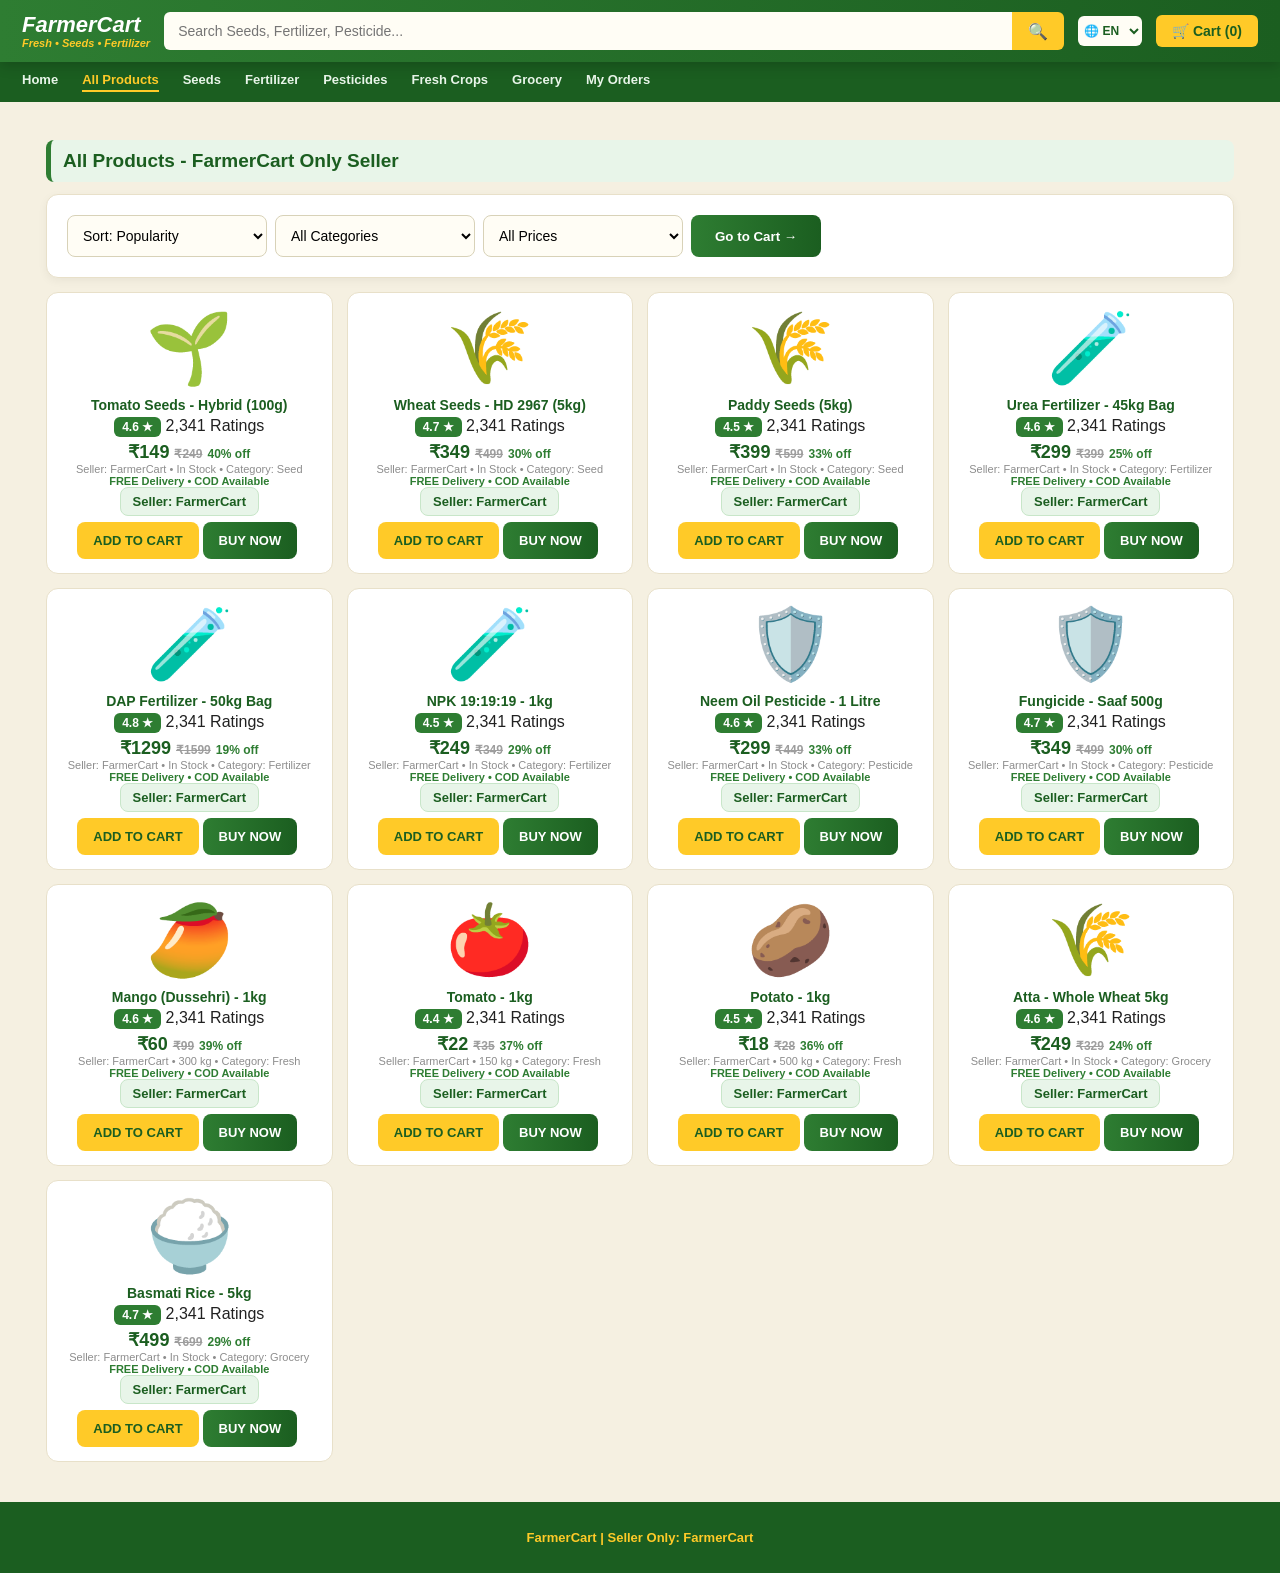
==== available.html @ 03f37148 "farmercart website" ====
<!DOCTYPE html>
<html><head><title>All Products - FarmerCart</title><link rel="stylesheet" href="style.css"></head>
<body>
<header><div class="logo" onclick="location.href='index.html'">FarmerCart<span>Fresh • Seeds • Fertilizer</span></div><div class="search-box"><input id="search" placeholder="Search Seeds, Fertilizer, Pesticide..." onkeyup="doSearch()"><button>🔍</button></div><select class="lang-small"><option>🌐 EN</option><option>Hindi</option></select><button class="head-cart" onclick="location.href='cart.html'">🛒 Cart (<span id="cartCount">0</span>)</button></header>
<nav><a href="index.html">Home</a><a href="available.html" class="active">All Products</a><a href="seeds.html">Seeds</a><a href="fertilizer.html">Fertilizer</a><a href="pesticides.html">Pesticides</a><a href="fresh-crops.html">Fresh Crops</a><a href="grocery.html">Grocery</a><a href="orders.html">My Orders</a></nav>
<main>
<div class="section-title"><span>All Products - FarmerCart Only Seller</span></div>
<div class="card" style="display:flex;gap:8px;flex-wrap:wrap">
<select id="sort" onchange="renderList()" style="max-width:200px"><option value="">Sort: Popularity</option><option value="low">Price: Low to High</option><option value="high">Price: High to Low</option><option value="rating">Rating</option></select>
<select id="filterCat" onchange="renderList()" style="max-width:200px"><option value="">All Categories</option><option>Seed</option><option>Fertilizer</option><option>Pesticide</option><option>Fresh</option><option>Grocery</option></select>
<select id="filterPrice" onchange="renderList()" style="max-width:200px"><option value="">All Prices</option><option value="0-200">Under ₹200</option><option value="200-500">₹200 - ₹500</option><option value="500-2000">Above ₹500</option></select>
<button class="btn-blue" onclick="location.href='cart.html'">Go to Cart →</button>
</div>
<div class="grid" id="list"></div>
</main>
<script>
let products=JSON.parse(localStorage.getItem('fc_products')||'[]');
if(products.length==0){ products=[
{id:1,cat:'Seed',name:'Tomato Seeds - Hybrid (100g)',price:149,old:249,rating:'4.6',emoji:'🌱',seller:'FarmerCart',stock:'In Stock'},
{id:2,cat:'Seed',name:'Wheat Seeds - HD 2967 (5kg)',price:349,old:499,rating:'4.7',emoji:'🌾',seller:'FarmerCart',stock:'In Stock'},
{id:3,cat:'Seed',name:'Paddy Seeds (5kg)',price:399,old:599,rating:'4.5',emoji:'🌾',seller:'FarmerCart',stock:'In Stock'},
{id:4,cat:'Fertilizer',name:'Urea Fertilizer - 45kg Bag',price:299,old:399,rating:'4.6',emoji:'🧪',seller:'FarmerCart',stock:'In Stock'},
{id:5,cat:'Fertilizer',name:'DAP Fertilizer - 50kg Bag',price:1299,old:1599,rating:'4.8',emoji:'🧪',seller:'FarmerCart',stock:'In Stock'},
{id:6,cat:'Fertilizer',name:'NPK 19:19:19 - 1kg',price:249,old:349,rating:'4.5',emoji:'🧪',seller:'FarmerCart',stock:'In Stock'},
{id:7,cat:'Pesticide',name:'Neem Oil Pesticide - 1 Litre',price:299,old:449,rating:'4.6',emoji:'🛡️',seller:'FarmerCart',stock:'In Stock'},
{id:8,cat:'Pesticide',name:'Fungicide - Saaf 500g',price:349,old:499,rating:'4.7',emoji:'🛡️',seller:'FarmerCart',stock:'In Stock'},
{id:9,cat:'Fresh',name:'Mango (Dussehri) - 1kg',price:60,old:99,rating:'4.6',emoji:'🥭',seller:'FarmerCart',stock:'300 kg'},
{id:10,cat:'Fresh',name:'Tomato - 1kg',price:22,old:35,rating:'4.4',emoji:'🍅',seller:'FarmerCart',stock:'150 kg'},
{id:11,cat:'Fresh',name:'Potato - 1kg',price:18,old:28,rating:'4.5',emoji:'🥔',seller:'FarmerCart',stock:'500 kg'},
{id:12,cat:'Grocery',name:'Atta - Whole Wheat 5kg',price:249,old:329,rating:'4.6',emoji:'🌾',seller:'FarmerCart',stock:'In Stock'},
{id:13,cat:'Grocery',name:'Basmati Rice - 5kg',price:499,old:699,rating:'4.7',emoji:'🍚',seller:'FarmerCart',stock:'In Stock'}
]; localStorage.setItem('fc_products',JSON.stringify(products));}
function renderList(){
let q=(document.getElementById('search').value||localStorage.getItem('fc_search')||'').toLowerCase();
if(localStorage.getItem('fc_search')){document.getElementById('search').value=localStorage.getItem('fc_search');}
let sort=document.getElementById('sort').value; let cat=document.getElementById('filterCat').value; let pr=document.getElementById('filterPrice').value;
let list=products.filter(p=> (p.name.toLowerCase().includes(q)||p.cat.toLowerCase().includes(q)) && (!cat||p.cat==cat) && (!pr|| (pr=='0-200'&&p.price<=200)||(pr=='200-500'&&p.price>200&&p.price<=500)||(pr=='500-2000'&&p.price>500)));
if(sort=='low') list.sort((a,b)=>a.price-b.price); if(sort=='high') list.sort((a,b)=>b.price-a.price); if(sort=='rating') list.sort((a,b)=>b.rating-a.rating);
let g=document.getElementById('list'); g.innerHTML='';
if(list.length==0) g.innerHTML='<div class="card">No products found.</div>';
list.forEach(p=>{let off=Math.round((1-p.price/p.old)*100); g.innerHTML+=`<div class="p-card"><div class="p-img">${p.emoji}</div><h4>${p.name}</h4><p><span class="p-rating">${p.rating} ★</span> 2,341 Ratings</p><p class="p-price">₹${p.price} <span class="p-old">₹${p.old}</span> <span class="p-off">${off}% off</span></p><p class="p-seller">Seller: FarmerCart • ${p.stock} • Category: ${p.cat}</p><p class="p-delivery">FREE Delivery • COD Available</p><p class="phone-box">Seller: FarmerCart</p><br><button class="btn" onclick="addToCart(${p.id})">ADD TO CART</button><button class="btn btn-buy" onclick="buyNow(${p.id})">BUY NOW</button></div>`;});
}
function addToCart(id){let cart=JSON.parse(localStorage.getItem('fc_cart')||'[]'); let p=products.find(x=>x.id==id); let ex=cart.find(x=>x.id==id); if(ex) ex.qty++; else cart.push({...p,qty:1}); localStorage.setItem('fc_cart',JSON.stringify(cart)); document.getElementById('cartCount').innerText=cart.length; alert(p.name+' added to cart!');}
function buyNow(id){addToCart(id); location.href='cart.html';}
function doSearch(){renderList();}
renderList(); document.getElementById('cartCount').innerText=JSON.parse(localStorage.getItem('fc_cart')||'[]').length;
</script>
<footer><b>FarmerCart | Seller Only: FarmerCart</b></footer>
</body></html>
---- style.css ----
/* FarmerCart - Premium - Green + Beige + Light Green */
* { margin: 0; padding: 0; box-sizing: border-box; font-family: 'Segoe UI', Roboto, Arial, sans-serif; }
body { background: #f5f0e1; color: #212121; }
header { background: linear-gradient(90deg,#2e7d32,#1b5e20); color: white; padding: 12px 22px; position: sticky; top: 0; z-index: 100; display: flex; align-items: center; gap: 14px; box-shadow: 0 4px 12px rgba(0,0,0,0.18); }
.logo { font-size: 22px; font-weight: 900; font-style: italic; line-height: 1; cursor: pointer; }
.logo span { color: #ffca28; font-size: 11px; font-style: italic; display: block; font-weight: 600; margin-top: 2px; }
.search-box { flex: 1; display: flex; min-width: 200px; }
.search-box input { width: 100%; padding: 11px 14px; border: none; border-radius: 6px 0 0 6px; font-size: 14px; outline: none; background: #fffdf5; }
.search-box button { background: #ffca28; border: none; padding: 0 16px; border-radius: 0 6px 6px 0; cursor: pointer; font-size: 16px; font-weight: 800; }
.lang-small { width: 64px; padding: 7px 2px; font-size: 12px; border: none; border-radius: 6px; background: #fffdf5; color: #1b5e20; font-weight: 800; cursor: pointer; }
.head-btn { background: #fffdf5; color: #1b5e20; border: none; padding: 8px 20px; font-weight: 800; border-radius: 6px; cursor: pointer; font-size: 14px; }
.head-cart { background: #ffca28; color: #1b5e20; border: none; padding: 8px 16px; font-weight: 800; cursor: pointer; font-size: 14px; border-radius: 6px; }
nav { background: #1b5e20; padding: 10px 22px; display: flex; gap: 24px; overflow-x: auto; white-space: nowrap; }
nav a { color: #e8f5e9; text-decoration: none; font-weight: 600; font-size: 13px; padding-bottom: 3px; }
nav a.active { color: #ffca28; border-bottom: 2px solid #ffca28; }
main { padding: 16px; max-width: 1220px; margin: auto; min-height: 1200px; }
.banner { background: linear-gradient(135deg,#2e7d32,#1b5e20,#388e3c); color: white; padding: 28px; border-radius: 12px; box-shadow: 0 6px 18px rgba(46,125,50,0.25); }
.banner h2 { font-size: 28px; }
.banner p { margin-top: 6px; color: #e8f5e9; }
.section-title { font-size: 19px; font-weight: 800; margin: 22px 0 12px; color: #1b5e20; background: #e8f5e9; padding: 10px 12px; border-radius: 8px; border-left: 5px solid #2e7d32; display: flex; justify-content: space-between; }
.grid { display: grid; grid-template-columns: repeat(auto-fill,minmax(235px,1fr)); gap: 14px; }
.p-card { background: #fff; border-radius: 12px; padding: 14px; text-align: center; border: 1px solid #e8e0c9; transition: 0.2s; }
.p-card:hover { transform: translateY(-3px); box-shadow: 0 10px 22px rgba(46,125,50,0.18); border-color: #a5d6a7; }
.p-img { font-size: 70px; }
.p-card h4 { font-size: 14px; margin: 8px 0 4px; color: #1b5e20; }
.p-rating { background: #2e7d32; color: white; padding: 3px 8px; border-radius: 6px; font-size: 12px; font-weight: 700; }
.p-price { font-size: 18px; font-weight: 800; margin-top: 6px; color: #1b5e20; }
.p-old { color: #9e9e9e; text-decoration: line-through; font-size: 12px; }
.p-off { color: #2e7d32; font-size: 12px; font-weight: 700; }
.p-delivery { color: #2e7d32; font-size: 11px; font-weight: 700; }
.p-seller { color: #8d8d8d; font-size: 11px; }
.btn { background: #ffca28; color: #1b5e20; border: none; padding: 11px 16px; border-radius: 8px; font-weight: 800; cursor: pointer; margin: 6px 4px 0 0; font-size: 13px; }
.btn:hover { background: #ffbf00; }
.btn-buy { background: linear-gradient(90deg,#2e7d32,#1b5e20); color: white; }
.btn-blue { background: linear-gradient(90deg,#2e7d32,#1b5e20); color: white; border: none; padding: 12px 24px; border-radius: 8px; font-weight: 800; cursor: pointer; }
.btn-outline { background: #fffdf5; color: #2e7d32; border: 1.5px solid #2e7d32; padding: 9px 15px; border-radius: 8px; cursor: pointer; font-weight: 700; font-size: 13px; }
.card { background: #fff; padding: 20px; border-radius: 12px; margin-bottom: 14px; border: 1px solid #e8e0c9; box-shadow: 0 3px 10px rgba(0,0,0,0.05); }
label { display: block; font-weight: 700; font-size: 13px; margin: 12px 0 5px; color: #3a4a3a; }
input, select, textarea { width: 100%; padding: 11px; border: 1.5px solid #d8d2b8; border-radius: 8px; font-size: 14px; background: #fffdf5; outline: none; }
input:focus, select:focus, textarea:focus { border-color: #2e7d32; box-shadow: 0 0 0 3px #e8f5e9; }
.row { display: flex; gap: 12px; } .row > div { flex: 1; }
.badge { background: #e8f5e9; color: #2e7d32; padding: 4px 12px; border-radius: 20px; font-size: 12px; font-weight: 800; border: 1px solid #a5d6a7; }
.phone-box { background: #e8f5e9; color: #1b5e20; font-weight: 800; padding: 6px 12px; border-radius: 8px; display: inline-block; font-size: 13px; border: 1px solid #c8e6c9; }
.order-card { background: #fff; border-radius: 14px; padding: 22px; margin-bottom: 16px; border: 1px solid #e8e0c9; box-shadow: 0 4px 14px rgba(0,0,0,0.06); position: relative; overflow: hidden; }
.order-card::before { content: ""; position: absolute; left: 0; top: 0; bottom: 0; width: 5px; background: linear-gradient(#2e7d32,#a5d6a7); }
.order-top { display: flex; justify-content: space-between; flex-wrap: wrap; gap: 8px; }
.order-id { font-size: 16px; font-weight: 800; color: #1b5e20; }
.order-date { color: #888; font-size: 12px; }
.order-meta { color: #555; font-size: 13px; margin-top: 8px; line-height: 1.7; }
.track { display: flex; justify-content: space-between; margin: 22px 0 14px; position: relative; }
.track::before { content: ""; position: absolute; top: 15px; left: 5%; right: 5%; height: 3px; background: #e8e0c9; z-index: 0; }
.track div { text-align: center; flex: 1; font-size: 11px; font-weight: 700; position: relative; z-index: 1; color: #888; }
.track div.active { color: #1b5e20; }
.track .dot { width: 32px; height: 32px; background: #d7d0b8; color: white; border-radius: 50%; margin: 0 auto 6px; display: flex; align-items: center; justify-content: center; font-size: 13px; border: 3px solid #fff; }
.track .dot.done { background: #2e7d32; }
.track .dot.grey { background: #d7d0b8; }
.cat-hero { background: linear-gradient(135deg,#1b5e20 0%,#2e7d32 45%,#43a047 100%); color: white; padding: 30px; border-radius: 16px; margin-bottom: 18px; box-shadow: 0 10px 26px rgba(27,94,32,0.30); position: relative; overflow: hidden; }
.cat-hero h2 { font-size: 30px; font-weight: 900; }
.cat-hero p { color: #e8f5e9; margin-top: 8px; font-size: 15px; line-height: 1.6; }
.cat-hero span { background: #ffca28; color: #1b5e20; padding: 6px 14px; border-radius: 20px; font-size: 12px; font-weight: 800; display: inline-block; margin-top: 12px; }
.cat-stats { display: flex; gap: 12px; flex-wrap: wrap; margin-bottom: 16px; }
.cat-stats div { background: #fff; border: 1px solid #e8e0c9; border-radius: 10px; padding: 12px 18px; font-weight: 800; color: #1b5e20; font-size: 13px; }
.cat-stats div b { color: #2e7d32; font-size: 16px; display: block; }
.cat-filter { background: #fff; padding: 16px; border-radius: 12px; display: flex; gap: 10px; flex-wrap: wrap; border: 1px solid #e8e0c9; margin-bottom: 16px; align-items: center; }
.cat-filter select { max-width: 210px; }
.cat-filter input { max-width: 260px; }
.cat-grid { display: grid; grid-template-columns: repeat(auto-fill,minmax(250px,1fr)); gap: 16px; }
.cat-card { background: #fff; border-radius: 14px; padding: 16px; text-align: center; border: 1px solid #e8e0c9; position: relative; transition: 0.25s; }
.cat-card:hover { transform: translateY(-5px); box-shadow: 0 14px 28px rgba(46,125,50,0.20); }
.cat-card .tag { position: absolute; top: 12px; left: 12px; background: #ffca28; color: #1b5e20; font-size: 11px; font-weight: 800; padding: 4px 10px; border-radius: 20px; }
.cat-card .tag-green { background: #2e7d32; color: white; }
.cat-emoji { font-size: 72px; margin: 8px 0; }
.cat-badge { background: #e8f5e9; color: #2e7d32; font-size: 11px; font-weight: 800; padding: 4px 12px; border-radius: 20px; border: 1px solid #c8e6c9; }
.cat-desc { font-size: 12px; color: #777; margin: 6px 0; line-height: 1.5; }
.cat-info { background: #faf6e9; border: 1px solid #e8e0c9; border-radius: 14px; padding: 22px; margin-top: 20px; }
.cat-faq { background: #fff; border: 1px solid #e8e0c9; border-radius: 12px; padding: 16px; margin-bottom: 10px; }
.cat-review { background: #fff; border-left: 4px solid #ffca28; padding: 14px; border-radius: 8px; margin-bottom: 10px; border-top: 1px solid #eee; border-right: 1px solid #eee; border-bottom: 1px solid #eee; }
footer { background: #1b5e20; color: #e8f5e9; padding: 28px; margin-top: 24px; text-align: center; font-size: 13px; }
footer b { color: #ffca28; }
@media (max-width:650px){ .row{flex-direction:column} header{flex-wrap:wrap} .track div{font-size:9px} }
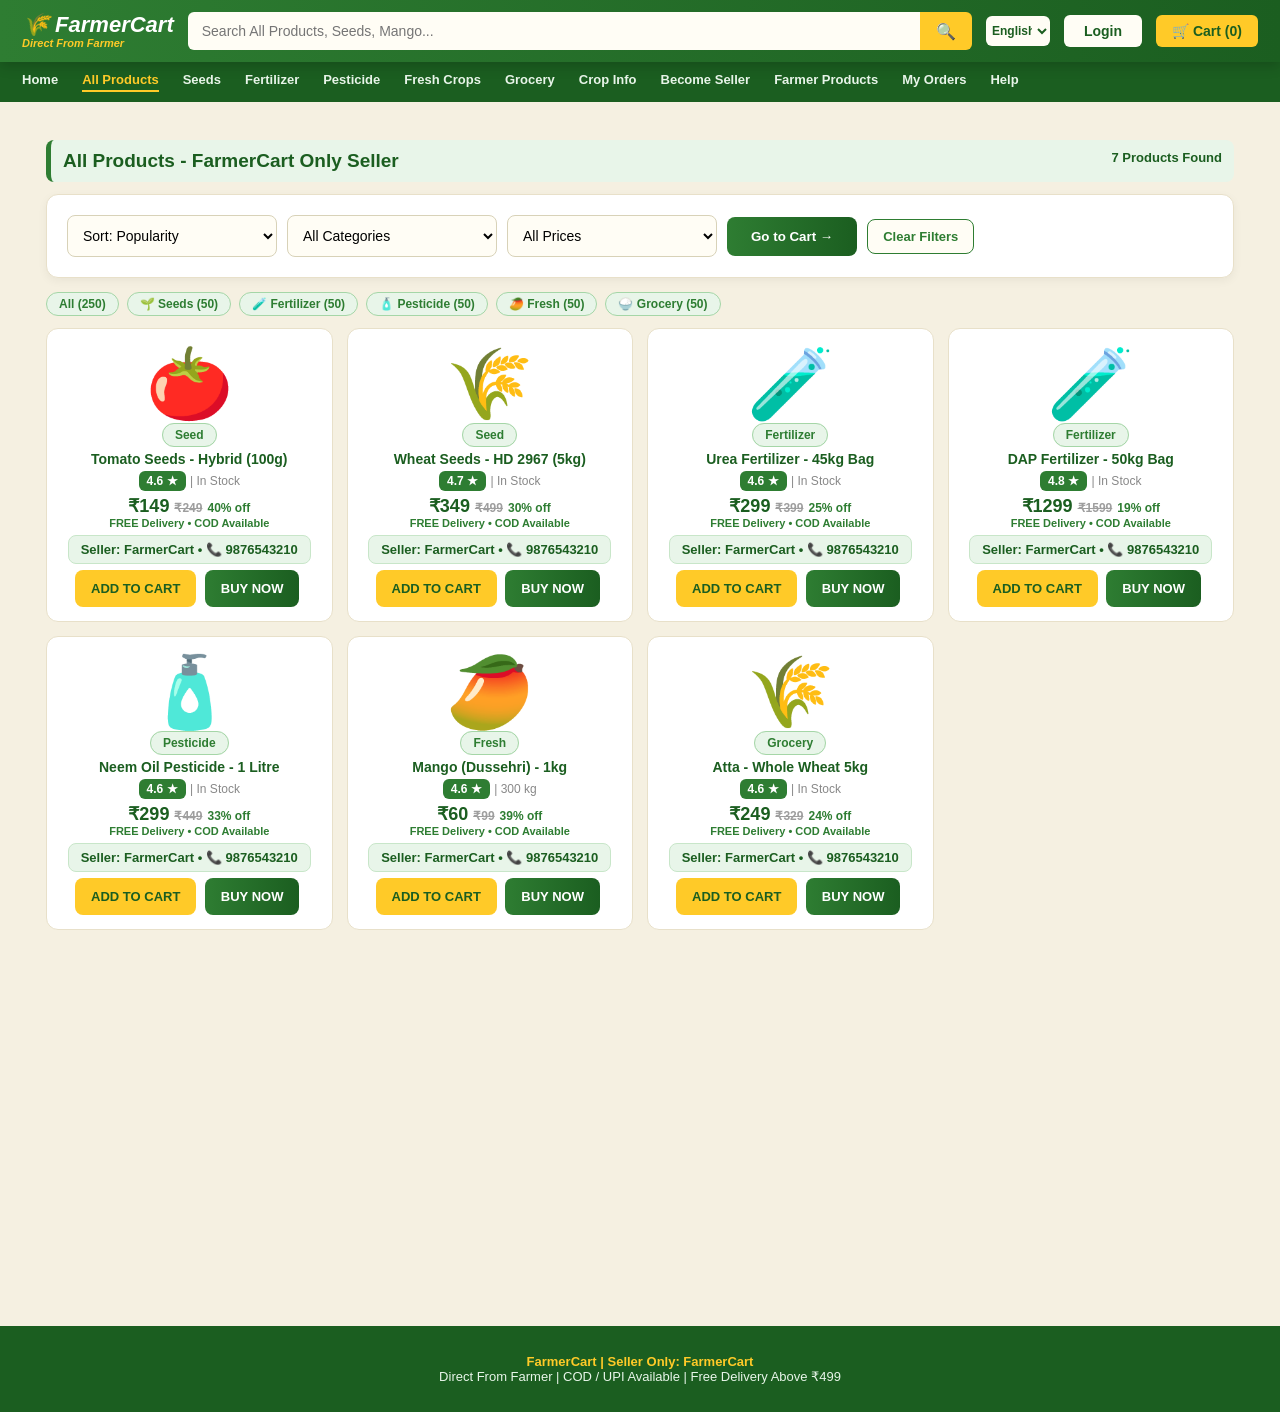
==== commit ac8dc905: "farmercart website live" ====
--- a/available.html
+++ b/available.html
@@ -1,49 +1,184 @@
 <!DOCTYPE html>
-<html><head><title>All Products - FarmerCart</title><link rel="stylesheet" href="style.css"></head>
+<html>
+<head>
+<title>All Products - FarmerCart</title>
+<link rel="stylesheet" href="style.css">
+<script src="products.js"></script>
+</head>
 <body>
-<header><div class="logo" onclick="location.href='index.html'">FarmerCart<span>Fresh • Seeds • Fertilizer</span></div><div class="search-box"><input id="search" placeholder="Search Seeds, Fertilizer, Pesticide..." onkeyup="doSearch()"><button>🔍</button></div><select class="lang-small"><option>🌐 EN</option><option>Hindi</option></select><button class="head-cart" onclick="location.href='cart.html'">🛒 Cart (<span id="cartCount">0</span>)</button></header>
-<nav><a href="index.html">Home</a><a href="available.html" class="active">All Products</a><a href="seeds.html">Seeds</a><a href="fertilizer.html">Fertilizer</a><a href="pesticides.html">Pesticides</a><a href="fresh-crops.html">Fresh Crops</a><a href="grocery.html">Grocery</a><a href="orders.html">My Orders</a></nav>
+
+<header>
+  <div class="logo" onclick="location.href='index.html'">🌾 FarmerCart<span>Direct From Farmer</span></div>
+  <div class="search-box">
+    <input id="searchInput" placeholder="Search All Products, Seeds, Mango..." onkeyup="renderList()">
+    <button onclick="renderList()">🔍</button>
+  </div>
+  <select class="lang-small" onchange="alert('Language feature coming soon')">
+    <option>English</option>
+    <option>हिन्दी</option>
+  </select>
+  <button class="head-btn" onclick="location.href='login.html'">Login</button>
+  <button class="head-cart" onclick="location.href='cart.html'">🛒 Cart (<span id="cartCount">0</span>)</button>
+</header>
+<nav>
+  <a href="index.html">Home</a>
+  <a href="available.html" class="active">All Products</a>
+  <a href="seeds.html">Seeds</a>
+  <a href="fertilizer.html">Fertilizer</a>
+  <a href="pesticides.html">Pesticide</a>
+  <a href="fresh-crops.html">Fresh Crops</a>
+  <a href="grocery.html">Grocery</a>
+  <a href="crop.html">Crop Info</a>
+  <a href="farmer-register.html">Become Seller</a>
+  <a href="farmernew.html">Farmer Products</a>
+  <a href="orders.html">My Orders</a>
+  <a href="help.html">Help</a>
+</nav>
+
 <main>
-<div class="section-title"><span>All Products - FarmerCart Only Seller</span></div>
-<div class="card" style="display:flex;gap:8px;flex-wrap:wrap">
-<select id="sort" onchange="renderList()" style="max-width:200px"><option value="">Sort: Popularity</option><option value="low">Price: Low to High</option><option value="high">Price: High to Low</option><option value="rating">Rating</option></select>
-<select id="filterCat" onchange="renderList()" style="max-width:200px"><option value="">All Categories</option><option>Seed</option><option>Fertilizer</option><option>Pesticide</option><option>Fresh</option><option>Grocery</option></select>
-<select id="filterPrice" onchange="renderList()" style="max-width:200px"><option value="">All Prices</option><option value="0-200">Under ₹200</option><option value="200-500">₹200 - ₹500</option><option value="500-2000">Above ₹500</option></select>
-<button class="btn-blue" onclick="location.href='cart.html'">Go to Cart →</button>
-</div>
-<div class="grid" id="list"></div>
+  <div class="section-title"><span>All Products - FarmerCart Only Seller</span><span id="count" style="font-size:13px"></span></div>
+
+  <div class="card" style="display:flex;gap:10px;flex-wrap:wrap;align-items:center">
+    <select id="sort" onchange="renderList()" style="max-width:210px">
+      <option value="">Sort: Popularity</option>
+      <option value="low">Price: Low to High</option>
+      <option value="high">Price: High to Low</option>
+      <option value="rating">Top Rated</option>
+    </select>
+
+    <select id="filterCat" onchange="renderList()" style="max-width:210px">
+      <option value="">All Categories</option>
+      <option value="Seed">Seed</option>
+      <option value="Fertilizer">Fertilizer</option>
+      <option value="Pesticide">Pesticide</option>
+      <option value="Fresh">Fresh</option>
+      <option value="Grocery">Grocery</option>
+    </select>
+
+    <select id="filterPrice" onchange="renderList()" style="max-width:210px">
+      <option value="">All Prices</option>
+      <option value="0-200">Under ₹200</option>
+      <option value="200-500">₹200 - ₹500</option>
+      <option value="500-99999">Above ₹500</option>
+    </select>
+
+    <button class="btn-blue" onclick="location.href='cart.html'">Go to Cart →</button>
+    <button class="btn-outline" onclick="clearFilters()">Clear Filters</button>
+  </div>
+
+  <div style="display:flex;gap:8px;flex-wrap:wrap;margin-bottom:12px">
+    <span class="badge" onclick="setCat('')">All (250)</span>
+    <span class="badge" onclick="setCat('Seed')">🌱 Seeds (50)</span>
+    <span class="badge" onclick="setCat('Fertilizer')">🧪 Fertilizer (50)</span>
+    <span class="badge" onclick="setCat('Pesticide')">🧴 Pesticide (50)</span>
+    <span class="badge" onclick="setCat('Fresh')">🥭 Fresh (50)</span>
+    <span class="badge" onclick="setCat('Grocery')">🍚 Grocery (50)</span>
+  </div>
+
+  <div class="grid" id="list"></div>
 </main>
+
+<footer><b>FarmerCart | Seller Only: FarmerCart</b><br>Direct From Farmer | COD / UPI Available | Free Delivery Above ₹499</footer>
+
 <script>
-let products=JSON.parse(localStorage.getItem('fc_products')||'[]');
-if(products.length==0){ products=[
-{id:1,cat:'Seed',name:'Tomato Seeds - Hybrid (100g)',price:149,old:249,rating:'4.6',emoji:'🌱',seller:'FarmerCart',stock:'In Stock'},
-{id:2,cat:'Seed',name:'Wheat Seeds - HD 2967 (5kg)',price:349,old:499,rating:'4.7',emoji:'🌾',seller:'FarmerCart',stock:'In Stock'},
-{id:3,cat:'Seed',name:'Paddy Seeds (5kg)',price:399,old:599,rating:'4.5',emoji:'🌾',seller:'FarmerCart',stock:'In Stock'},
-{id:4,cat:'Fertilizer',name:'Urea Fertilizer - 45kg Bag',price:299,old:399,rating:'4.6',emoji:'🧪',seller:'FarmerCart',stock:'In Stock'},
-{id:5,cat:'Fertilizer',name:'DAP Fertilizer - 50kg Bag',price:1299,old:1599,rating:'4.8',emoji:'🧪',seller:'FarmerCart',stock:'In Stock'},
-{id:6,cat:'Fertilizer',name:'NPK 19:19:19 - 1kg',price:249,old:349,rating:'4.5',emoji:'🧪',seller:'FarmerCart',stock:'In Stock'},
-{id:7,cat:'Pesticide',name:'Neem Oil Pesticide - 1 Litre',price:299,old:449,rating:'4.6',emoji:'🛡️',seller:'FarmerCart',stock:'In Stock'},
-{id:8,cat:'Pesticide',name:'Fungicide - Saaf 500g',price:349,old:499,rating:'4.7',emoji:'🛡️',seller:'FarmerCart',stock:'In Stock'},
-{id:9,cat:'Fresh',name:'Mango (Dussehri) - 1kg',price:60,old:99,rating:'4.6',emoji:'🥭',seller:'FarmerCart',stock:'300 kg'},
-{id:10,cat:'Fresh',name:'Tomato - 1kg',price:22,old:35,rating:'4.4',emoji:'🍅',seller:'FarmerCart',stock:'150 kg'},
-{id:11,cat:'Fresh',name:'Potato - 1kg',price:18,old:28,rating:'4.5',emoji:'🥔',seller:'FarmerCart',stock:'500 kg'},
-{id:12,cat:'Grocery',name:'Atta - Whole Wheat 5kg',price:249,old:329,rating:'4.6',emoji:'🌾',seller:'FarmerCart',stock:'In Stock'},
-{id:13,cat:'Grocery',name:'Basmati Rice - 5kg',price:499,old:699,rating:'4.7',emoji:'🍚',seller:'FarmerCart',stock:'In Stock'}
-]; localStorage.setItem('fc_products',JSON.stringify(products));}
+// Products - products.js se aayenge (250 Products)
+let products = JSON.parse(localStorage.getItem('fc_products') || '[]');
+
+// Agar localStorage khaali hai aur products.js me ALL_PRODUCTS hai to wahi use karo
+if(products.length == 0 && typeof ALL_PRODUCTS !== 'undefined'){
+  products = ALL_PRODUCTS;
+  localStorage.setItem('fc_products', JSON.stringify(products));
+}
+
+// Agar phir bhi khaali hai (products.js nahi hai) to backup 12 products
+if(products.length == 0){
+  products = [
+    {id:1,cat:'Seed',name:'Tomato Seeds - Hybrid (100g)',price:149,old:249,rating:'4.6',emoji:'🍅',stock:'In Stock',phone:'9876543210'},
+    {id:2,cat:'Seed',name:'Wheat Seeds - HD 2967 (5kg)',price:349,old:499,rating:'4.7',emoji:'🌾',stock:'In Stock',phone:'9876543210'},
+    {id:4,cat:'Fertilizer',name:'Urea Fertilizer - 45kg Bag',price:299,old:399,rating:'4.6',emoji:'🧪',stock:'In Stock',phone:'9876543210'},
+    {id:5,cat:'Fertilizer',name:'DAP Fertilizer - 50kg Bag',price:1299,old:1599,rating:'4.8',emoji:'🧪',stock:'In Stock',phone:'9876543210'},
+    {id:7,cat:'Pesticide',name:'Neem Oil Pesticide - 1 Litre',price:299,old:449,rating:'4.6',emoji:'🧴',stock:'In Stock',phone:'9876543210'},
+    {id:9,cat:'Fresh',name:'Mango (Dussehri) - 1kg',price:60,old:99,rating:'4.6',emoji:'🥭',stock:'300 kg',phone:'9876543210'},
+    {id:12,cat:'Grocery',name:'Atta - Whole Wheat 5kg',price:249,old:329,rating:'4.6',emoji:'🌾',stock:'In Stock',phone:'9876543210'}
+  ];
+}
+
+function setCat(c){
+  document.getElementById('filterCat').value = c;
+  renderList();
+}
+function clearFilters(){
+  document.getElementById('searchInput').value = '';
+  document.getElementById('filterCat').value = '';
+  document.getElementById('filterPrice').value = '';
+  document.getElementById('sort').value = '';
+  localStorage.removeItem('fc_search');
+  renderList();
+}
+
 function renderList(){
-let q=(document.getElementById('search').value||localStorage.getItem('fc_search')||'').toLowerCase();
-if(localStorage.getItem('fc_search')){document.getElementById('search').value=localStorage.getItem('fc_search');}
-let sort=document.getElementById('sort').value; let cat=document.getElementById('filterCat').value; let pr=document.getElementById('filterPrice').value;
-let list=products.filter(p=> (p.name.toLowerCase().includes(q)||p.cat.toLowerCase().includes(q)) && (!cat||p.cat==cat) && (!pr|| (pr=='0-200'&&p.price<=200)||(pr=='200-500'&&p.price>200&&p.price<=500)||(pr=='500-2000'&&p.price>500)));
-if(sort=='low') list.sort((a,b)=>a.price-b.price); if(sort=='high') list.sort((a,b)=>b.price-a.price); if(sort=='rating') list.sort((a,b)=>b.rating-a.rating);
-let g=document.getElementById('list'); g.innerHTML='';
-if(list.length==0) g.innerHTML='<div class="card">No products found.</div>';
-list.forEach(p=>{let off=Math.round((1-p.price/p.old)*100); g.innerHTML+=`<div class="p-card"><div class="p-img">${p.emoji}</div><h4>${p.name}</h4><p><span class="p-rating">${p.rating} ★</span> 2,341 Ratings</p><p class="p-price">₹${p.price} <span class="p-old">₹${p.old}</span> <span class="p-off">${off}% off</span></p><p class="p-seller">Seller: FarmerCart • ${p.stock} • Category: ${p.cat}</p><p class="p-delivery">FREE Delivery • COD Available</p><p class="phone-box">Seller: FarmerCart</p><br><button class="btn" onclick="addToCart(${p.id})">ADD TO CART</button><button class="btn btn-buy" onclick="buyNow(${p.id})">BUY NOW</button></div>`;});
+  let q = (document.getElementById('searchInput').value || localStorage.getItem('fc_search') || '').toLowerCase();
+  let sort = document.getElementById('sort').value;
+  let cat = document.getElementById('filterCat').value;
+  let pr = document.getElementById('filterPrice').value;
+
+  let list = products.filter(p => {
+    let okQ = p.name.toLowerCase().includes(q) || p.cat.toLowerCase().includes(q);
+    let okCat = !cat || p.cat == cat;
+    let okPr = true;
+    if(pr == '0-200') okPr = p.price <= 200;
+    if(pr == '200-500') okPr = p.price > 200 && p.price <= 500;
+    if(pr == '500-99999') okPr = p.price > 500;
+    return okQ && okCat && okPr;
+  });
+
+  if(sort == 'low') list.sort((a,b) => a.price - b.price);
+  if(sort == 'high') list.sort((a,b) => b.price - a.price);
+  if(sort == 'rating') list.sort((a,b) => parseFloat(b.rating) - parseFloat(a.rating));
+
+  document.getElementById('count').innerText = list.length + ' Products Found';
+  let g = document.getElementById('list');
+  if(list.length == 0){ g.innerHTML = '<div class="card">No products found. <a href="#" onclick="clearFilters()" style="color:#2e7d32">Clear Filters</a></div>'; return; }
+
+  g.innerHTML = list.map(p => {
+    let off = Math.round((1 - p.price / p.old) * 100);
+    return `<div class="p-card">
+      <div class="p-img">${p.emoji}</div>
+      <span class="badge">${p.cat}</span>
+      <h4>${p.name}</h4>
+      <p><span class="p-rating">${p.rating} ★</span> <span style="font-size:12px;color:#888">| ${p.stock}</span></p>
+      <p class="p-price">₹${p.price} <span class="p-old">₹${p.old}</span> <span class="p-off">${off}% off</span></p>
+      <p class="p-delivery">FREE Delivery • COD Available</p>
+      <p style="margin-top:6px"><span class="phone-box">Seller: FarmerCart • 📞 ${p.phone || '9876543210'}</span></p>
+      <button class="btn" onclick="addToCart(${p.id})">ADD TO CART</button>
+      <button class="btn btn-buy" onclick="buyNow(${p.id})">BUY NOW</button>
+    </div>`;
+  }).join('');
 }
-function addToCart(id){let cart=JSON.parse(localStorage.getItem('fc_cart')||'[]'); let p=products.find(x=>x.id==id); let ex=cart.find(x=>x.id==id); if(ex) ex.qty++; else cart.push({...p,qty:1}); localStorage.setItem('fc_cart',JSON.stringify(cart)); document.getElementById('cartCount').innerText=cart.length; alert(p.name+' added to cart!');}
-function buyNow(id){addToCart(id); location.href='cart.html';}
-function doSearch(){renderList();}
-renderList(); document.getElementById('cartCount').innerText=JSON.parse(localStorage.getItem('fc_cart')||'[]').length;
+
+function addToCart(id){
+  let cart = JSON.parse(localStorage.getItem('fc_cart') || '[]');
+  let p = products.find(x => x.id == id);
+  let ex = cart.find(x => x.id == id);
+  if(ex) ex.qty++;
+  else cart.push({...p, qty:1});
+  localStorage.setItem('fc_cart', JSON.stringify(cart));
+  updateCartCount();
+  alert(p.name + ' added to cart!');
+}
+function buyNow(id){ addToCart(id); location.href='cart.html'; }
+function updateCartCount(){
+  let cart = JSON.parse(localStorage.getItem('fc_cart') || '[]');
+  let n = cart.reduce((a,b)=>a+b.qty,0);
+  document.getElementById('cartCount').innerText = n;
+}
+
+// Header search se aaya hua search pehle se bhara ho
+if(localStorage.getItem('fc_search')){
+  document.getElementById('searchInput').value = localStorage.getItem('fc_search');
+}
+renderList();
+updateCartCount();
 </script>
-<footer><b>FarmerCart | Seller Only: FarmerCart</b></footer>
-</body></html>+</body>
+</html>
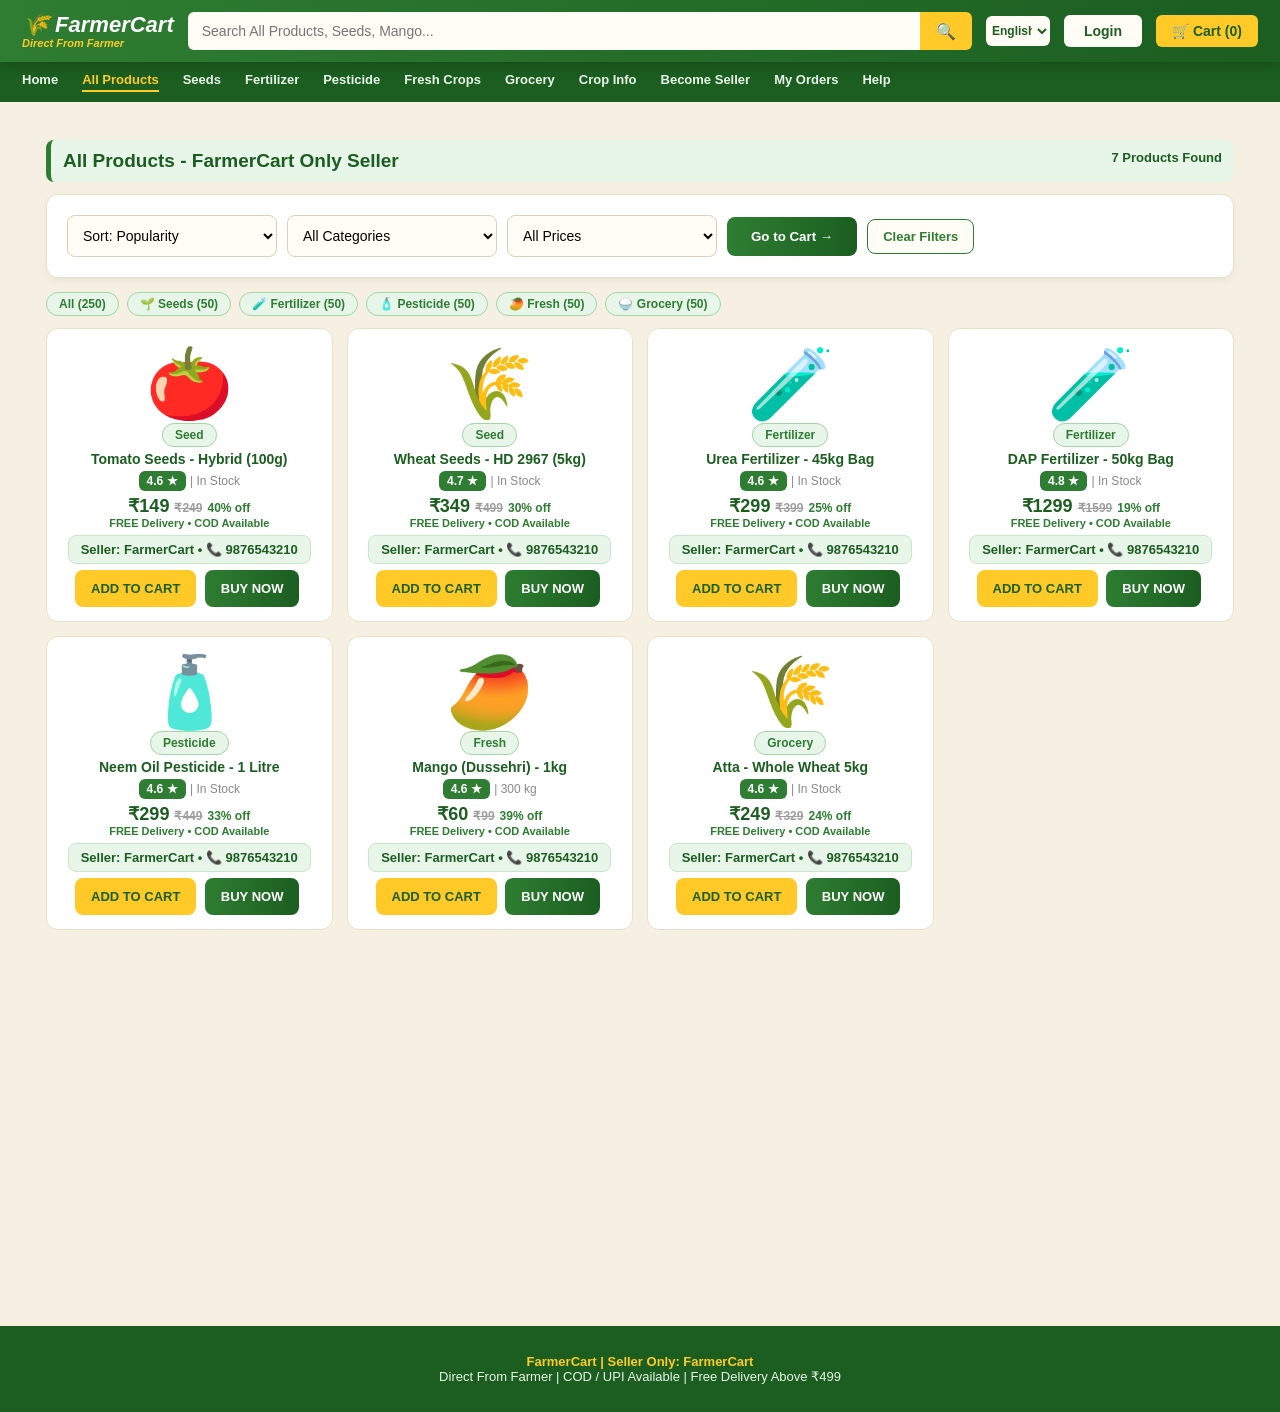
==== commit fce1da8b: "Seller Dashboard" ====
--- a/available.html
+++ b/available.html
@@ -30,7 +30,6 @@
   <a href="grocery.html">Grocery</a>
   <a href="crop.html">Crop Info</a>
   <a href="farmer-register.html">Become Seller</a>
-  <a href="farmernew.html">Farmer Products</a>
   <a href="orders.html">My Orders</a>
   <a href="help.html">Help</a>
 </nav>
